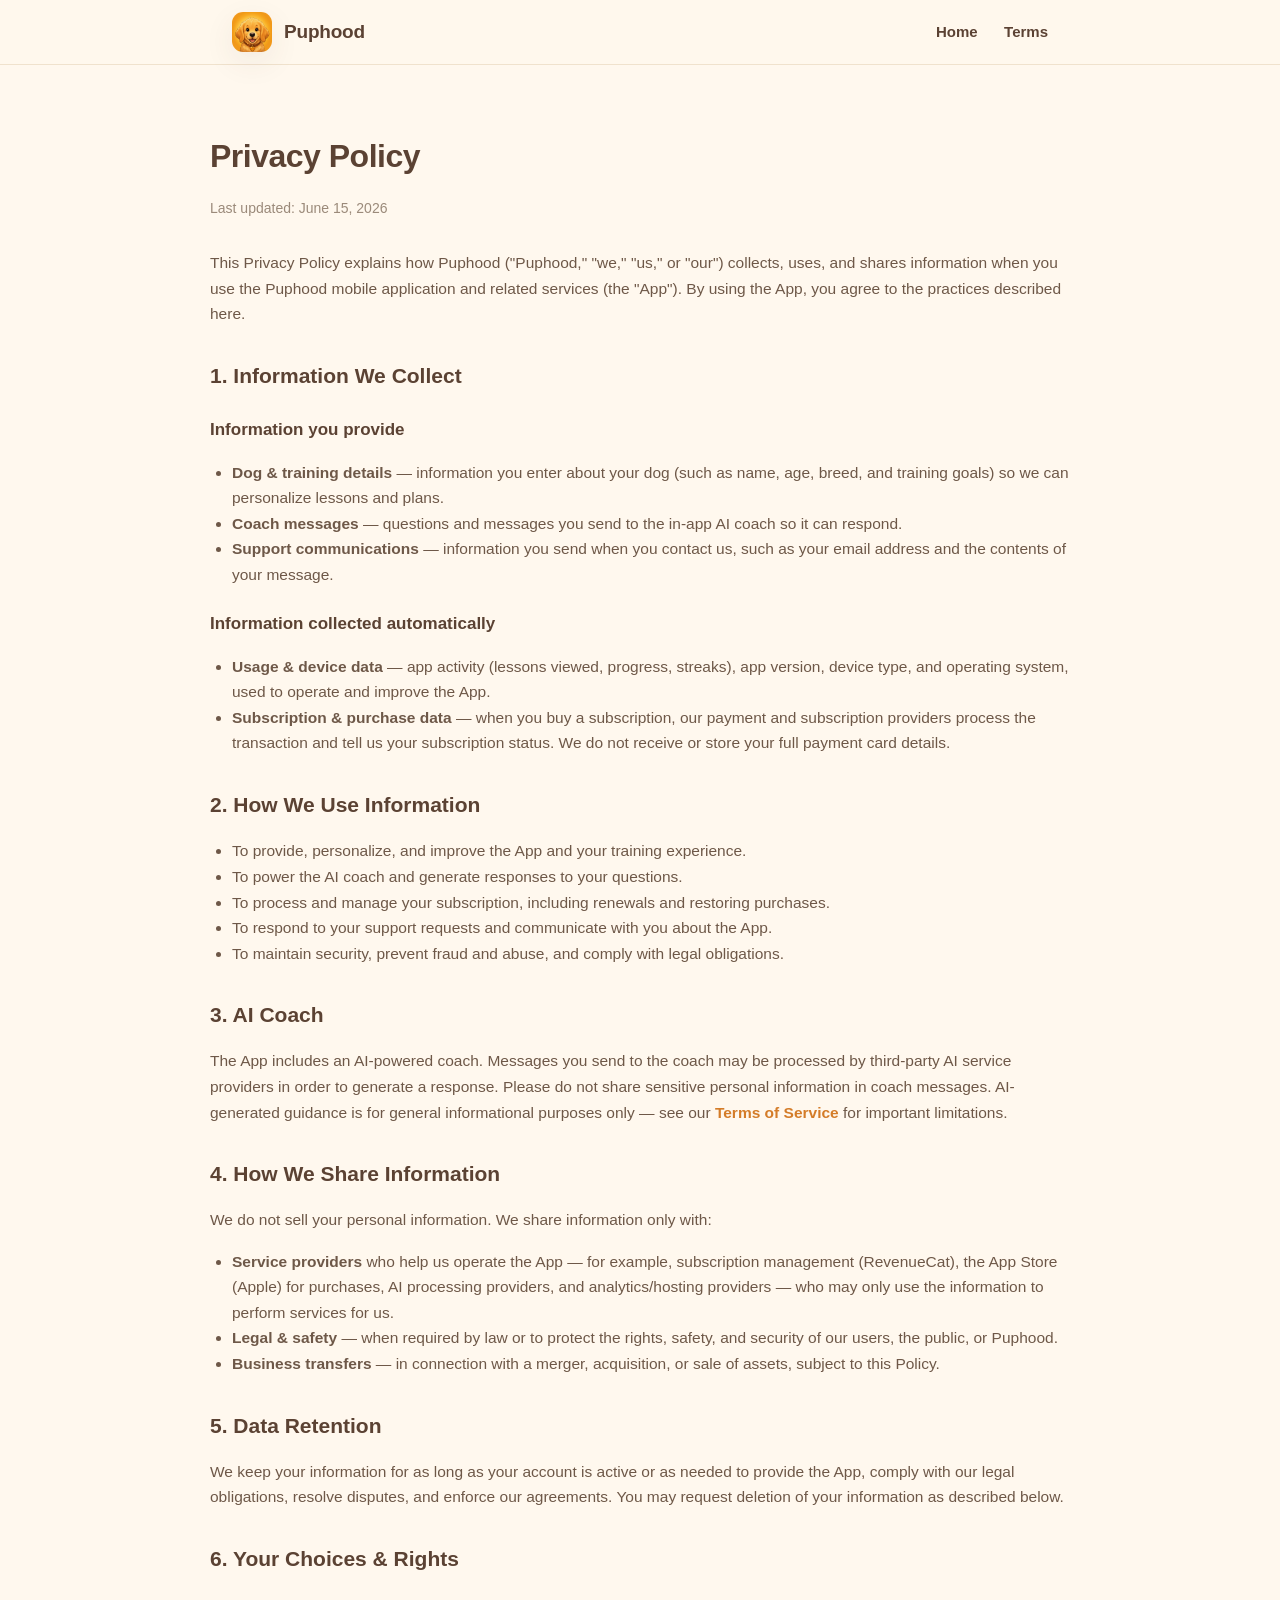
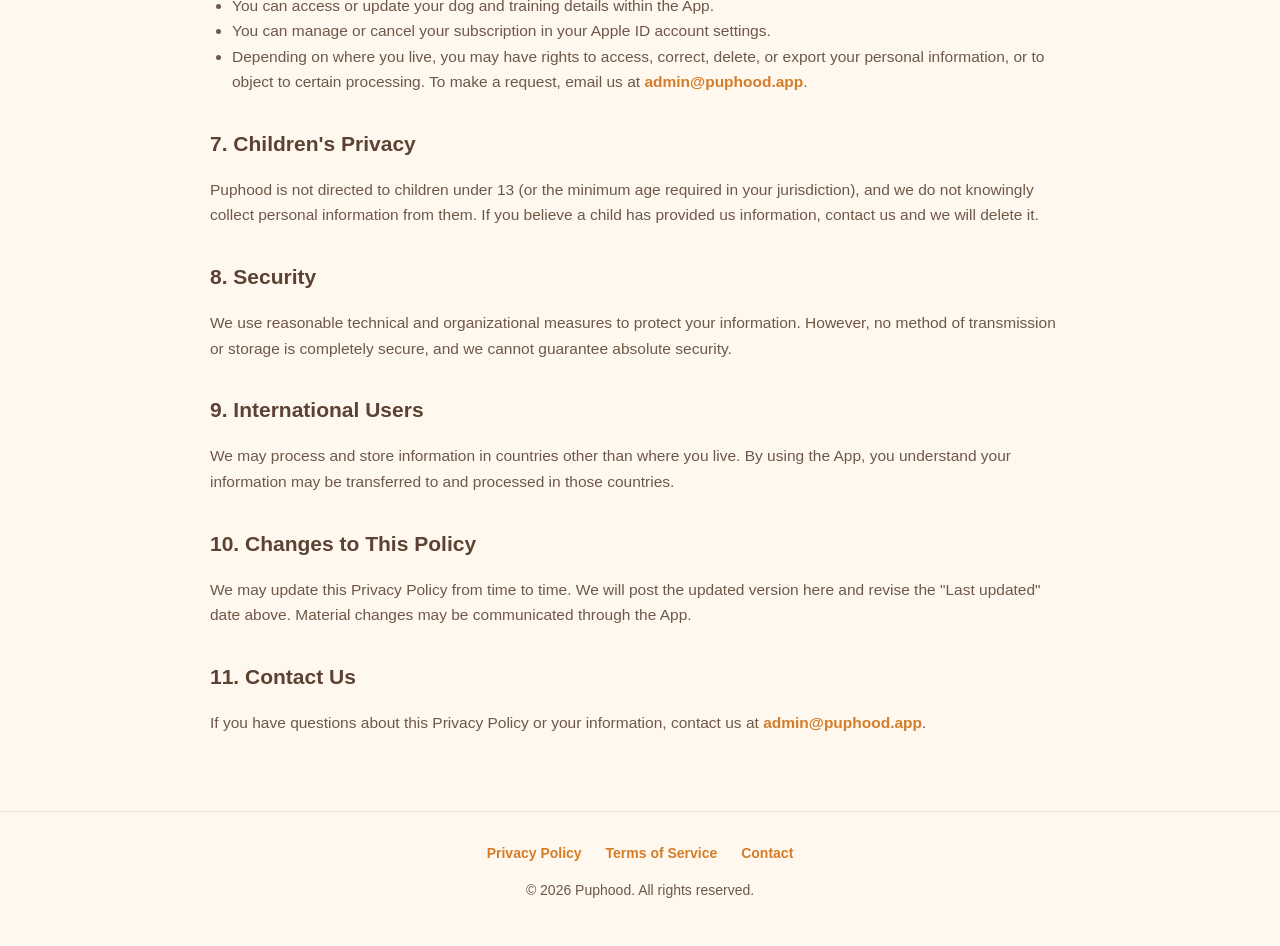
==== privacy.html @ c5cb7a1f "Initial Puphood website: landing page, Privacy Policy, Terms of Service" ====
<!DOCTYPE html>
<html lang="en">
<head>
  <meta charset="UTF-8" />
  <meta name="viewport" content="width=device-width, initial-scale=1.0" />
  <title>Privacy Policy — Puphood</title>
  <meta name="description" content="Puphood Privacy Policy — how we collect, use, and protect your information." />
  <link rel="icon" href="assets/logo.png" />
  <link rel="stylesheet" href="styles.css" />
</head>
<body>
  <header class="site-header">
    <div class="container">
      <div class="brand">
        <a href="index.html" style="display:flex;align-items:center;gap:12px;">
          <img src="assets/logo.png" alt="Puphood logo" />
          <span>Puphood</span>
        </a>
      </div>
      <nav class="nav">
        <a href="index.html">Home</a>
        <a href="terms.html">Terms</a>
      </nav>
    </div>
  </header>

  <main class="legal container">
    <h1>Privacy Policy</h1>
    <p class="updated">Last updated: June 15, 2026</p>

    <p>This Privacy Policy explains how Puphood ("Puphood," "we," "us," or "our") collects, uses, and shares information when you use the Puphood mobile application and related services (the "App"). By using the App, you agree to the practices described here.</p>

    <h2>1. Information We Collect</h2>
    <h3>Information you provide</h3>
    <ul>
      <li><strong>Dog &amp; training details</strong> — information you enter about your dog (such as name, age, breed, and training goals) so we can personalize lessons and plans.</li>
      <li><strong>Coach messages</strong> — questions and messages you send to the in-app AI coach so it can respond.</li>
      <li><strong>Support communications</strong> — information you send when you contact us, such as your email address and the contents of your message.</li>
    </ul>
    <h3>Information collected automatically</h3>
    <ul>
      <li><strong>Usage &amp; device data</strong> — app activity (lessons viewed, progress, streaks), app version, device type, and operating system, used to operate and improve the App.</li>
      <li><strong>Subscription &amp; purchase data</strong> — when you buy a subscription, our payment and subscription providers process the transaction and tell us your subscription status. We do not receive or store your full payment card details.</li>
    </ul>

    <h2>2. How We Use Information</h2>
    <ul>
      <li>To provide, personalize, and improve the App and your training experience.</li>
      <li>To power the AI coach and generate responses to your questions.</li>
      <li>To process and manage your subscription, including renewals and restoring purchases.</li>
      <li>To respond to your support requests and communicate with you about the App.</li>
      <li>To maintain security, prevent fraud and abuse, and comply with legal obligations.</li>
    </ul>

    <h2>3. AI Coach</h2>
    <p>The App includes an AI-powered coach. Messages you send to the coach may be processed by third-party AI service providers in order to generate a response. Please do not share sensitive personal information in coach messages. AI-generated guidance is for general informational purposes only — see our <a href="terms.html">Terms of Service</a> for important limitations.</p>

    <h2>4. How We Share Information</h2>
    <p>We do not sell your personal information. We share information only with:</p>
    <ul>
      <li><strong>Service providers</strong> who help us operate the App — for example, subscription management (RevenueCat), the App Store (Apple) for purchases, AI processing providers, and analytics/hosting providers — who may only use the information to perform services for us.</li>
      <li><strong>Legal &amp; safety</strong> — when required by law or to protect the rights, safety, and security of our users, the public, or Puphood.</li>
      <li><strong>Business transfers</strong> — in connection with a merger, acquisition, or sale of assets, subject to this Policy.</li>
    </ul>

    <h2>5. Data Retention</h2>
    <p>We keep your information for as long as your account is active or as needed to provide the App, comply with our legal obligations, resolve disputes, and enforce our agreements. You may request deletion of your information as described below.</p>

    <h2>6. Your Choices &amp; Rights</h2>
    <ul>
      <li>You can access or update your dog and training details within the App.</li>
      <li>You can manage or cancel your subscription in your Apple ID account settings.</li>
      <li>Depending on where you live, you may have rights to access, correct, delete, or export your personal information, or to object to certain processing. To make a request, email us at <a href="mailto:admin@puphood.app">admin@puphood.app</a>.</li>
    </ul>

    <h2>7. Children's Privacy</h2>
    <p>Puphood is not directed to children under 13 (or the minimum age required in your jurisdiction), and we do not knowingly collect personal information from them. If you believe a child has provided us information, contact us and we will delete it.</p>

    <h2>8. Security</h2>
    <p>We use reasonable technical and organizational measures to protect your information. However, no method of transmission or storage is completely secure, and we cannot guarantee absolute security.</p>

    <h2>9. International Users</h2>
    <p>We may process and store information in countries other than where you live. By using the App, you understand your information may be transferred to and processed in those countries.</p>

    <h2>10. Changes to This Policy</h2>
    <p>We may update this Privacy Policy from time to time. We will post the updated version here and revise the "Last updated" date above. Material changes may be communicated through the App.</p>

    <h2>11. Contact Us</h2>
    <p>If you have questions about this Privacy Policy or your information, contact us at <a href="mailto:admin@puphood.app">admin@puphood.app</a>.</p>
  </main>

  <footer class="site-footer">
    <div>
      <a href="privacy.html">Privacy Policy</a>
      <a href="terms.html">Terms of Service</a>
      <a href="mailto:admin@puphood.app">Contact</a>
    </div>
    <p>&copy; 2026 Puphood. All rights reserved.</p>
  </footer>
</body>
</html>
---- styles.css ----
/* Puphood — shared styles. Palette sampled from the app icon. */
:root {
  --amber:        #F2991B;  /* primary brand */
  --amber-deep:   #D47C28;  /* gradient / hover */
  --golden:       #FED97F;  /* highlight */
  --brown:        #5B4233;  /* headings / dark text */
  --brown-soft:   #6E5848;  /* body text */
  --cream:        #FFF8EE;  /* page background */
  --cream-card:   #FFFFFF;  /* cards */
  --line:         #F0E2CD;  /* hairlines */
  --shadow:       0 10px 30px rgba(91,66,51,.08);
  --radius:       18px;
  --maxw:         860px;
}

* { box-sizing: border-box; }
html { scroll-behavior: smooth; }
body {
  margin: 0;
  font-family: -apple-system, BlinkMacSystemFont, "Segoe UI", Roboto, Helvetica, Arial, sans-serif;
  color: var(--brown-soft);
  background: var(--cream);
  line-height: 1.65;
  -webkit-font-smoothing: antialiased;
}

a { color: var(--amber-deep); text-decoration: none; }
a:hover { text-decoration: underline; }

.container { max-width: var(--maxw); margin: 0 auto; padding: 0 22px; }

/* ---------- Header ---------- */
.site-header {
  position: sticky; top: 0; z-index: 10;
  background: rgba(255,248,238,.9);
  backdrop-filter: saturate(160%) blur(8px);
  border-bottom: 1px solid var(--line);
}
.site-header .container {
  display: flex; align-items: center; justify-content: space-between;
  padding-top: 12px; padding-bottom: 12px;
}
.brand { display: flex; align-items: center; gap: 12px; }
.brand img { width: 40px; height: 40px; border-radius: 11px; box-shadow: var(--shadow); }
.brand span { font-weight: 800; color: var(--brown); font-size: 19px; letter-spacing: -.2px; }
.nav a { color: var(--brown); font-weight: 600; margin-left: 22px; font-size: 15px; }

/* ---------- Hero ---------- */
.hero {
  text-align: center;
  padding: 72px 22px 64px;
  background:
    radial-gradient(1200px 480px at 50% -120px, rgba(254,217,127,.55), transparent 60%),
    linear-gradient(180deg, #FFFDF8 0%, var(--cream) 100%);
}
.hero img.logo { width: 120px; height: 120px; border-radius: 28px; box-shadow: var(--shadow); }
.hero h1 {
  font-size: 42px; line-height: 1.1; margin: 26px 0 12px;
  color: var(--brown); letter-spacing: -1px; font-weight: 850;
}
.hero p.tag { font-size: 19px; max-width: 540px; margin: 0 auto 28px; }
.btn {
  display: inline-block; background: linear-gradient(180deg, var(--amber), var(--amber-deep));
  color: #fff; font-weight: 800; padding: 14px 26px; border-radius: 999px;
  box-shadow: var(--shadow); font-size: 16px;
}
.btn:hover { text-decoration: none; filter: brightness(1.04); }
.badge-soon {
  display: inline-block; margin-left: 10px; font-size: 13px; font-weight: 700;
  color: var(--amber-deep); background: var(--golden); padding: 6px 12px; border-radius: 999px;
}

/* ---------- Features ---------- */
.features { padding: 56px 0; }
.features h2, .section-title { text-align: center; color: var(--brown); font-size: 28px; margin: 0 0 34px; letter-spacing: -.5px; }
.grid { display: grid; grid-template-columns: repeat(2, 1fr); gap: 18px; }
.card {
  background: var(--cream-card); border: 1px solid var(--line);
  border-radius: var(--radius); padding: 22px; box-shadow: var(--shadow);
}
.card .emoji { font-size: 26px; }
.card h3 { color: var(--brown); margin: 10px 0 6px; font-size: 18px; }
.card p { margin: 0; font-size: 15px; }

/* ---------- Contact strip ---------- */
.contact {
  margin: 40px auto; max-width: var(--maxw); text-align: center;
  background: linear-gradient(180deg, #FFFDF8, #FFF4E2);
  border: 1px solid var(--line); border-radius: var(--radius);
  padding: 34px 22px; box-shadow: var(--shadow);
}
.contact h2 { color: var(--brown); margin: 0 0 8px; }
.contact a.email { font-weight: 800; font-size: 18px; }

/* ---------- Footer ---------- */
.site-footer {
  border-top: 1px solid var(--line); margin-top: 40px;
  padding: 30px 22px; text-align: center; font-size: 14px; color: var(--brown-soft);
}
.site-footer a { margin: 0 10px; font-weight: 600; }

/* ---------- Legal pages ---------- */
.legal { padding: 44px 0 20px; }
.legal h1 { color: var(--brown); font-size: 32px; letter-spacing: -.5px; margin-bottom: 4px; }
.legal .updated { color: #9b8a7a; font-size: 14px; margin-bottom: 30px; }
.legal h2 { color: var(--brown); font-size: 21px; margin: 32px 0 8px; }
.legal h3 { color: var(--brown); font-size: 17px; margin: 22px 0 6px; }
.legal p, .legal li { font-size: 15.5px; }
.legal ul { padding-left: 22px; }
.legal a { font-weight: 600; }
.callout {
  background: #FFF4E2; border: 1px solid var(--line); border-left: 4px solid var(--amber);
  border-radius: 12px; padding: 14px 18px; margin: 18px 0;
}

@media (max-width: 640px) {
  .hero h1 { font-size: 33px; }
  .grid { grid-template-columns: 1fr; }
  .nav a { margin-left: 14px; }
  .brand span { font-size: 17px; }
}
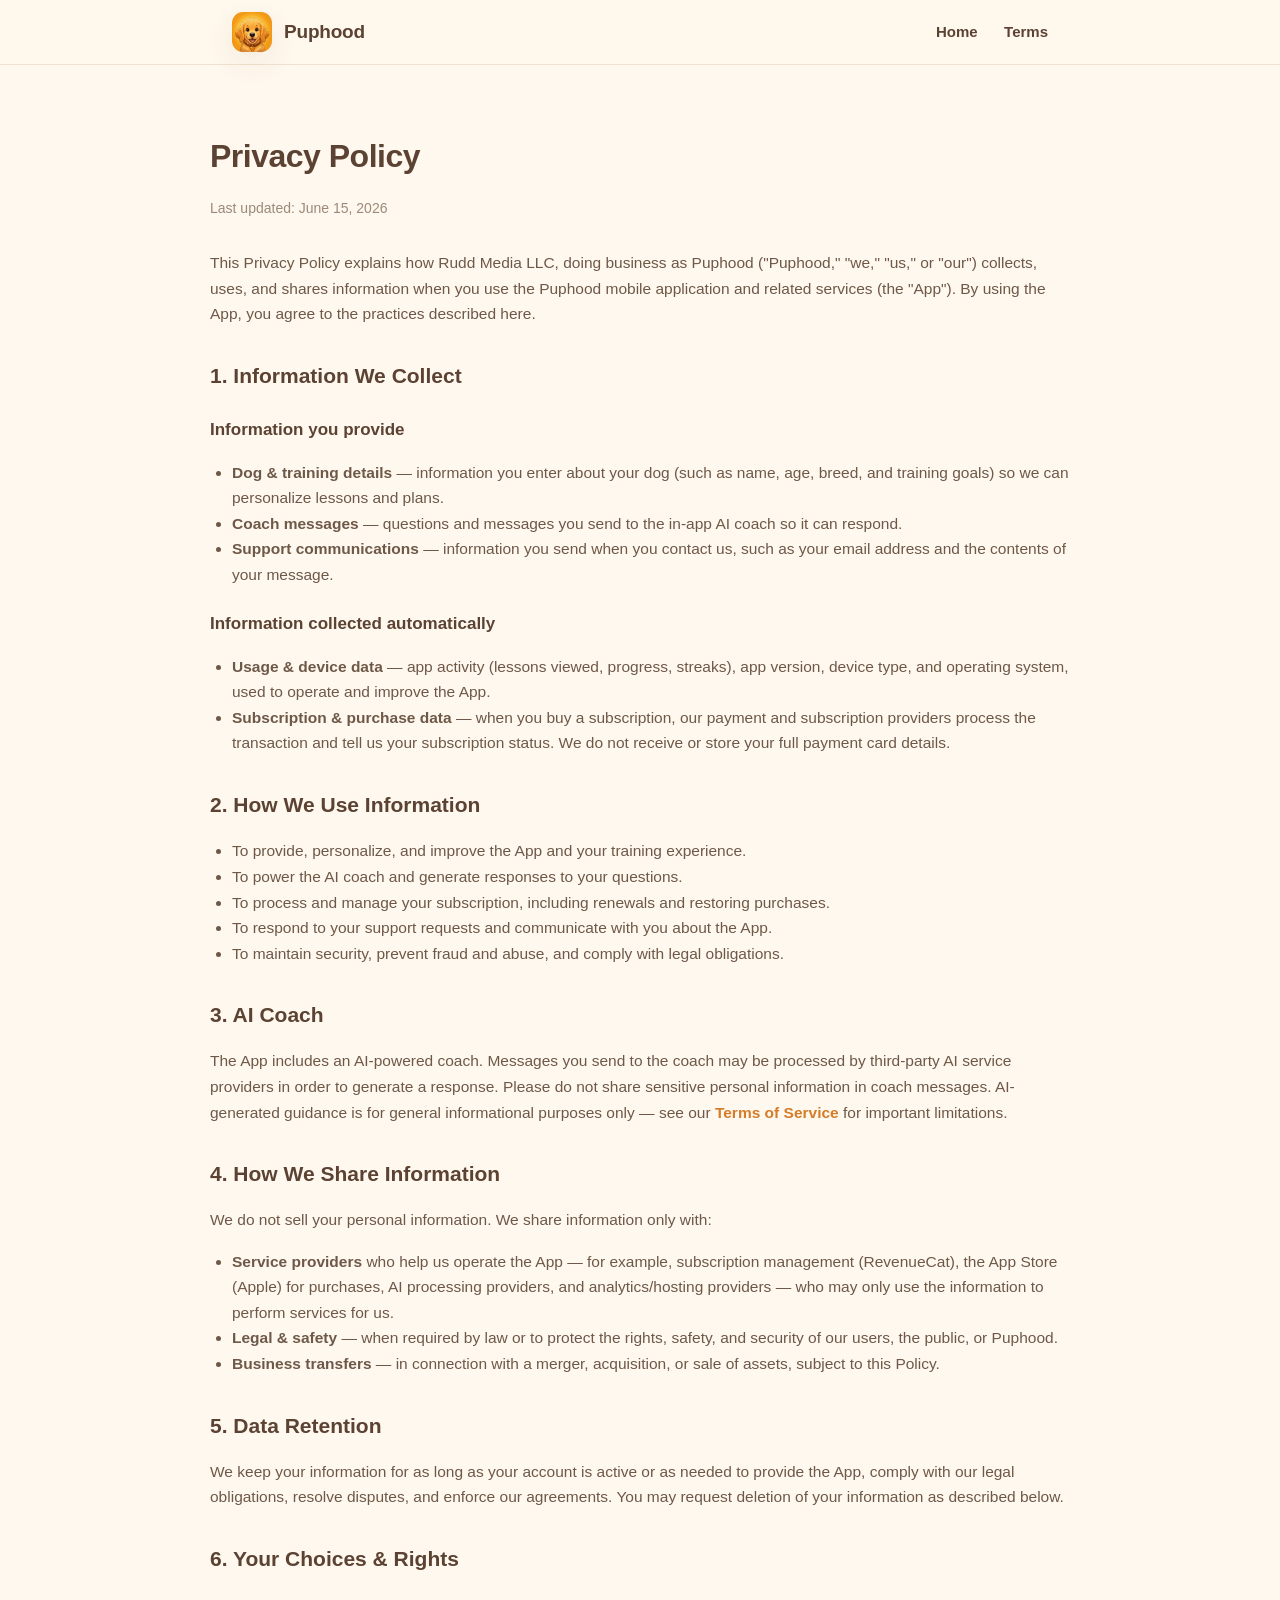
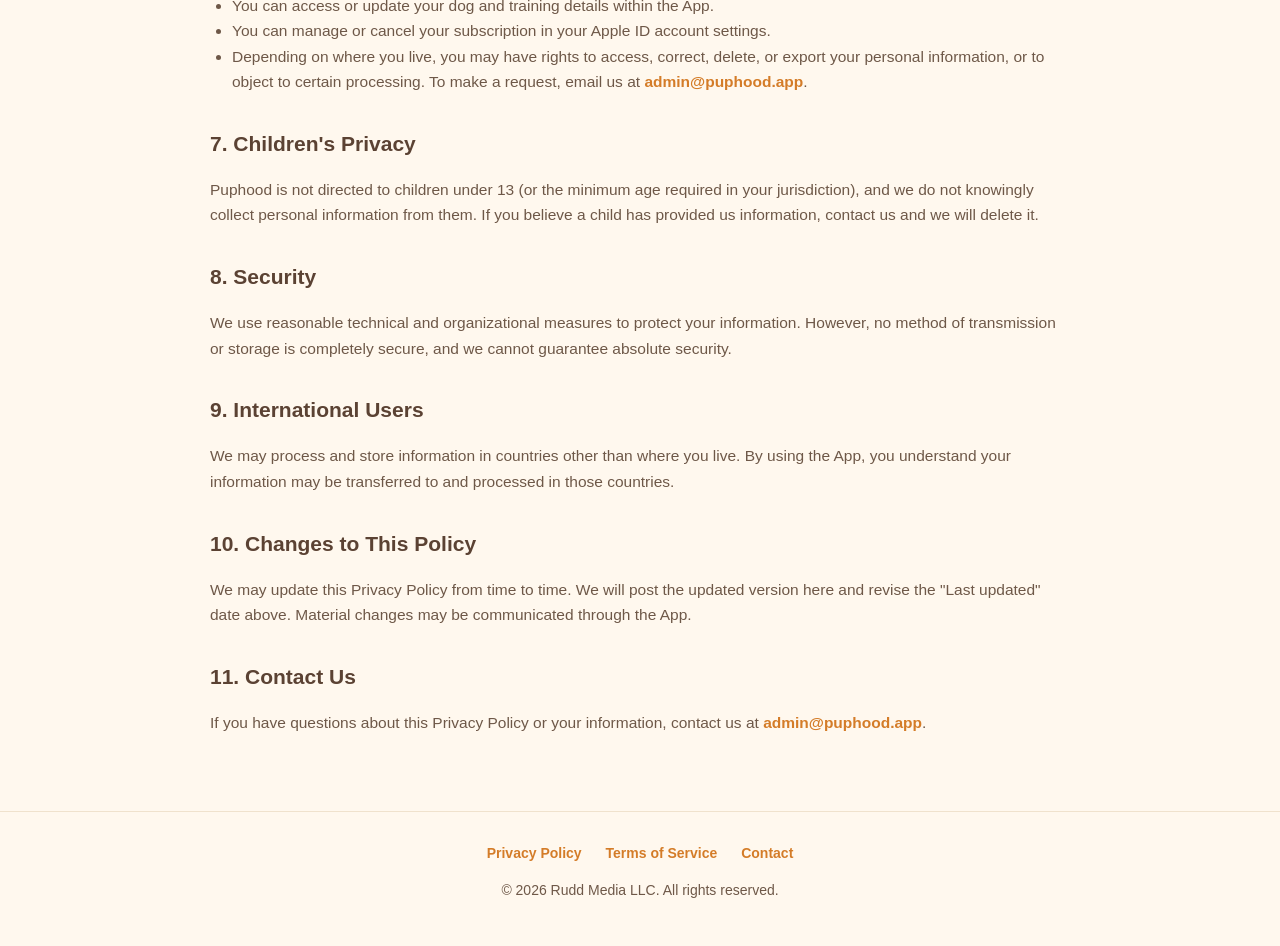
==== commit 9f9462da: "Correct legal entity and remove unverified vet-reviewed claim - Name Rudd Media LLC (dba Puphood) as" ====
--- a/privacy.html
+++ b/privacy.html
@@ -28,7 +28,7 @@
     <h1>Privacy Policy</h1>
     <p class="updated">Last updated: June 15, 2026</p>
 
-    <p>This Privacy Policy explains how Puphood ("Puphood," "we," "us," or "our") collects, uses, and shares information when you use the Puphood mobile application and related services (the "App"). By using the App, you agree to the practices described here.</p>
+    <p>This Privacy Policy explains how Rudd Media LLC, doing business as Puphood ("Puphood," "we," "us," or "our") collects, uses, and shares information when you use the Puphood mobile application and related services (the "App"). By using the App, you agree to the practices described here.</p>
 
     <h2>1. Information We Collect</h2>
     <h3>Information you provide</h3>
@@ -95,7 +95,7 @@
       <a href="terms.html">Terms of Service</a>
       <a href="mailto:admin@puphood.app">Contact</a>
     </div>
-    <p>&copy; 2026 Puphood. All rights reserved.</p>
+    <p>&copy; 2026 Rudd Media LLC. All rights reserved.</p>
   </footer>
 </body>
 </html>
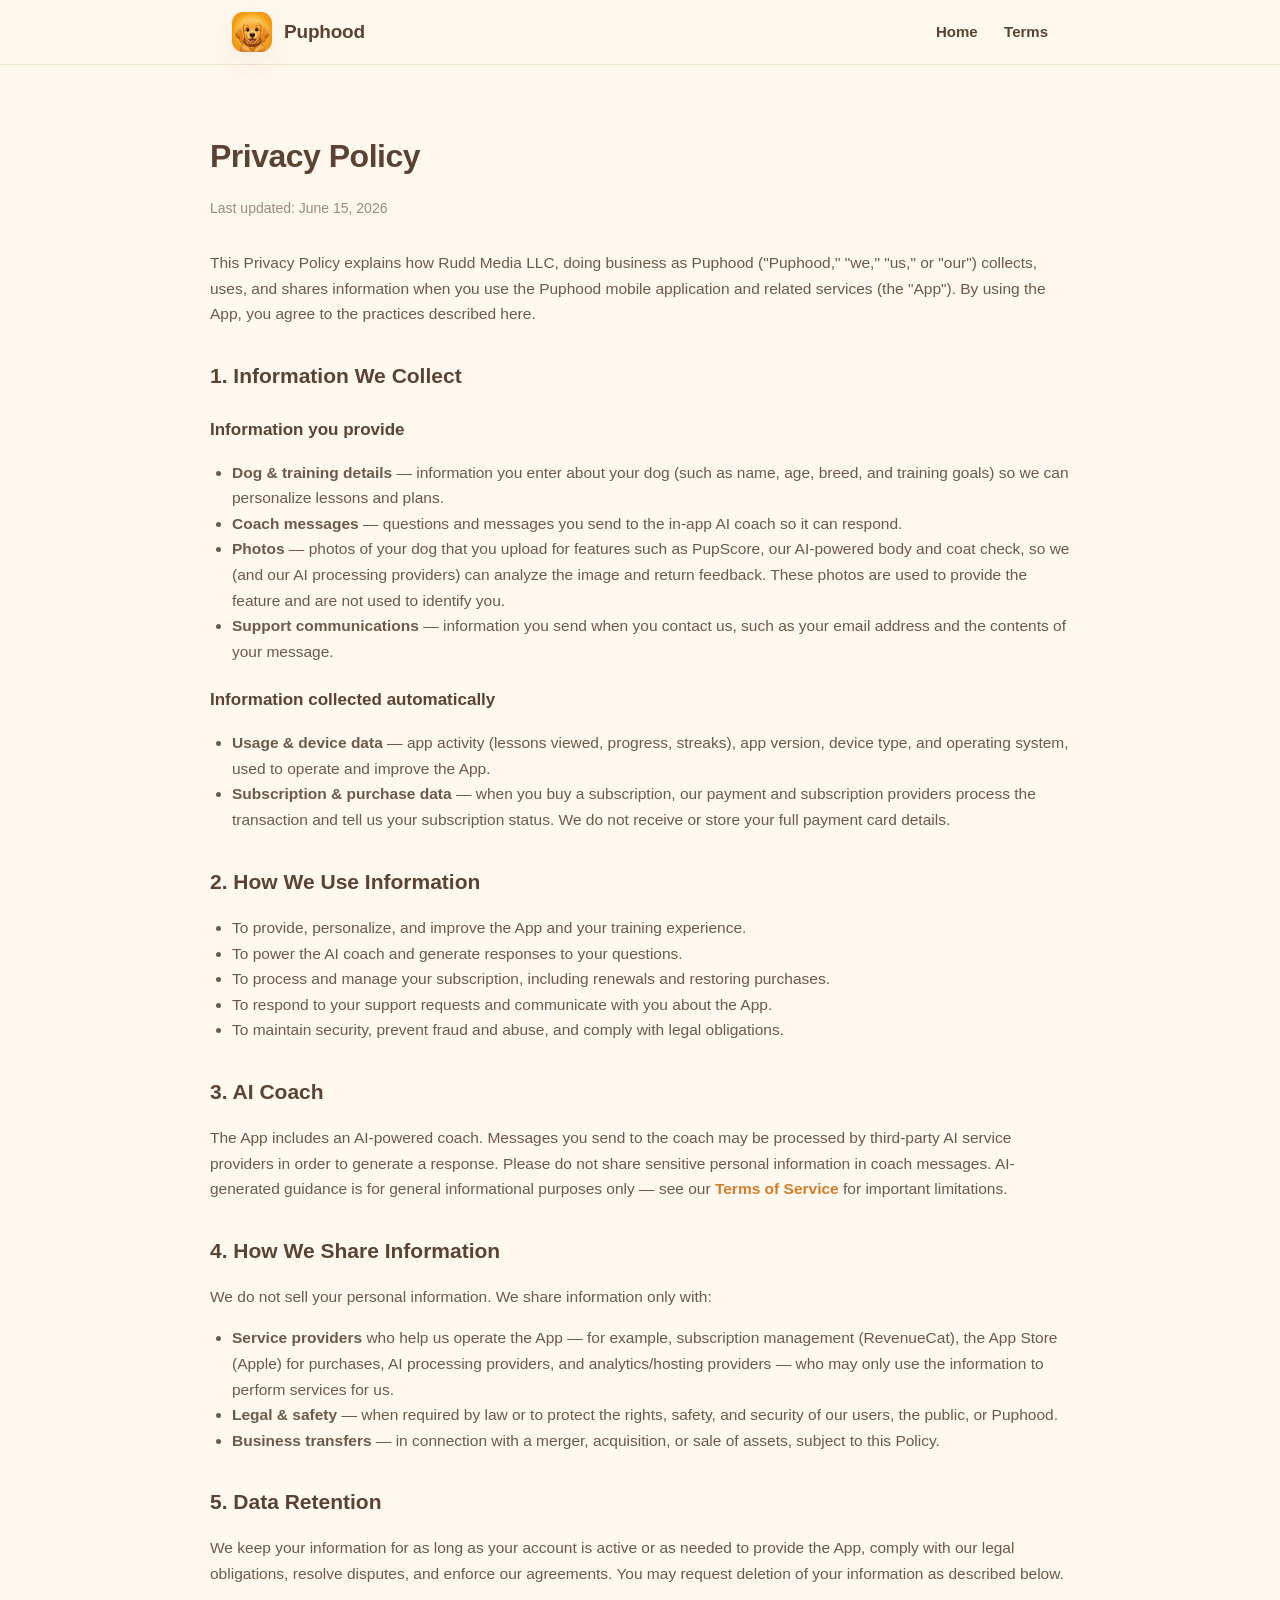
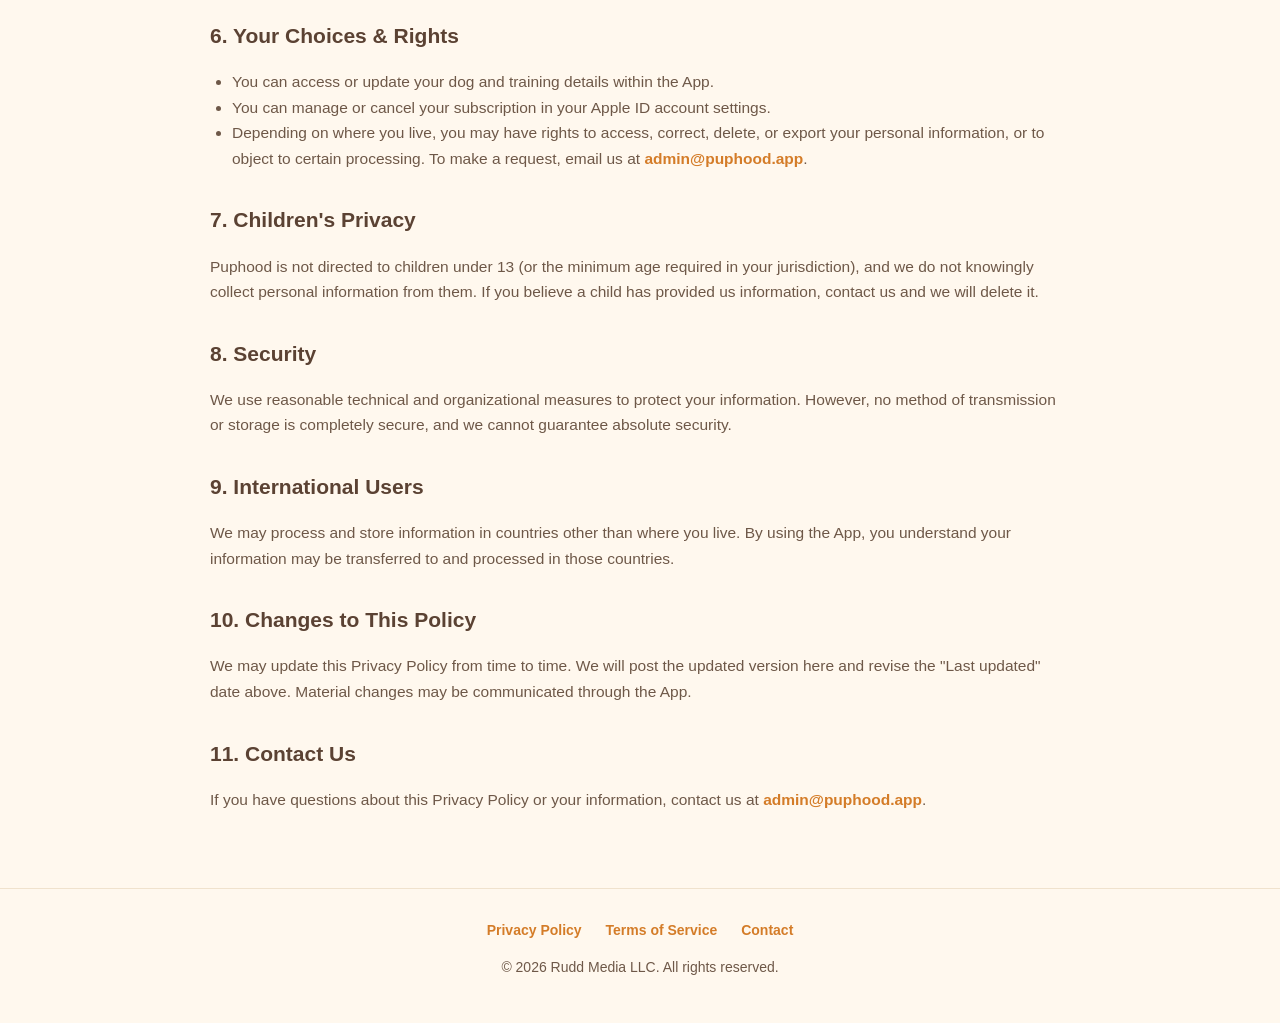
==== commit efec4666: "Disclose dog photo collection (PupScore) in Privacy Policy Add a Photos bullet under "Information yo" ====
--- a/privacy.html
+++ b/privacy.html
@@ -35,6 +35,7 @@
     <ul>
       <li><strong>Dog &amp; training details</strong> — information you enter about your dog (such as name, age, breed, and training goals) so we can personalize lessons and plans.</li>
       <li><strong>Coach messages</strong> — questions and messages you send to the in-app AI coach so it can respond.</li>
+      <li><strong>Photos</strong> — photos of your dog that you upload for features such as PupScore, our AI-powered body and coat check, so we (and our AI processing providers) can analyze the image and return feedback. These photos are used to provide the feature and are not used to identify you.</li>
       <li><strong>Support communications</strong> — information you send when you contact us, such as your email address and the contents of your message.</li>
     </ul>
     <h3>Information collected automatically</h3>
